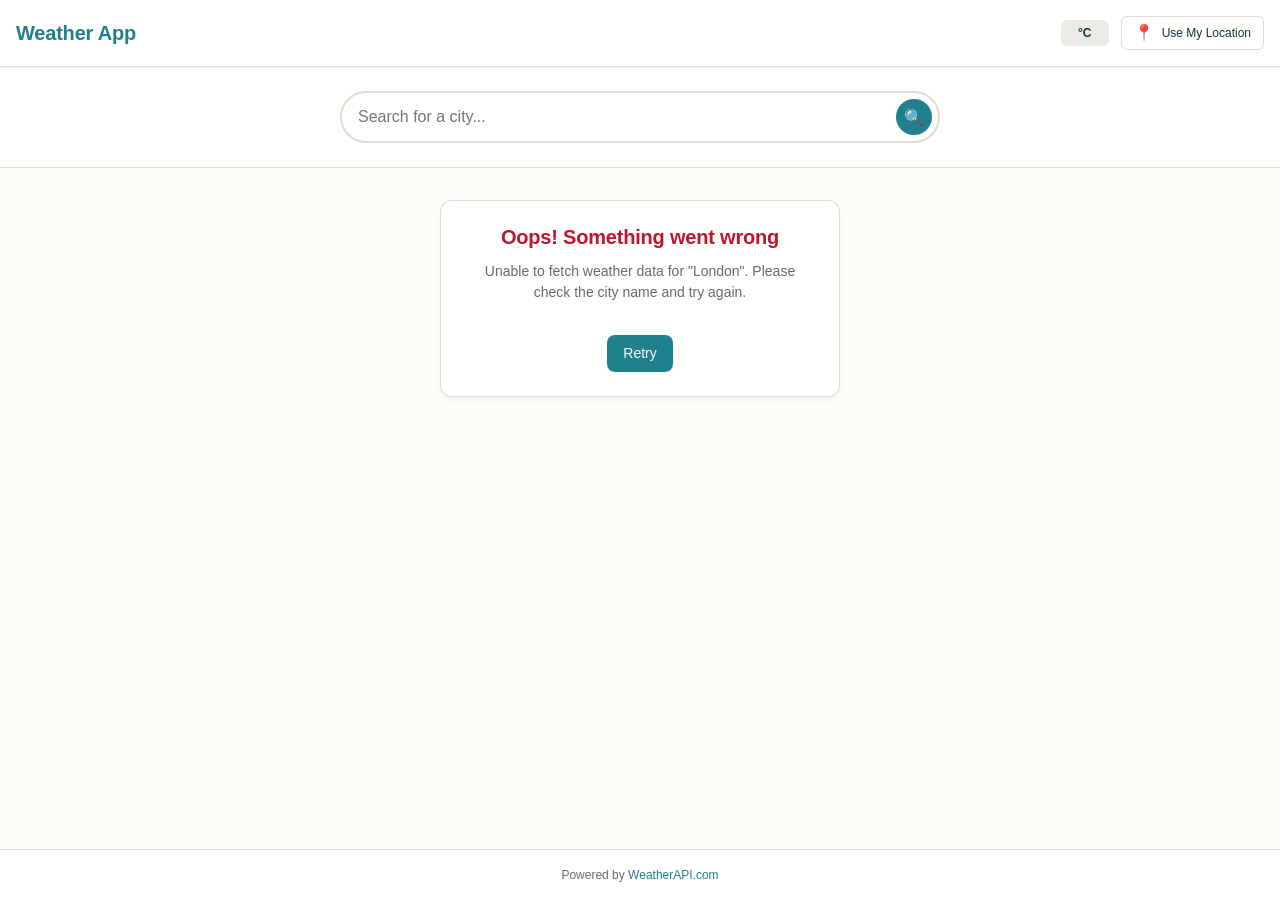
==== index.html @ d52fda12 "Initial commit: React weather app with WeatherAPI integration" ====
<!DOCTYPE html>
<html lang="en">
<head>
    <meta charset="UTF-8">
    <meta name="viewport" content="width=device-width, initial-scale=1.0">
    <title>Weather App</title>
    <link rel="stylesheet" href="style.css">
</head>
<body>
    <div id="app">
        <!-- Header -->
        <header class="app-header">
            <div class="container">
                <h1 class="app-title">Weather App</h1>
                <div class="header-controls">
                    <button class="btn btn--secondary btn--sm unit-toggle" id="unitToggle">°C</button>
                    <button class="btn btn--outline btn--sm location-btn" id="locationBtn">
                        <span class="location-icon">📍</span>
                        Use My Location
                    </button>
                </div>
            </div>
        </header>

        <!-- Search Section -->
        <section class="search-section">
            <div class="container">
                <div class="search-container">
                    <div class="search-wrapper">
                        <input 
                            type="text" 
                            class="form-control search-input" 
                            id="searchInput"
                            placeholder="Search for a city..."
                            autocomplete="off"
                        >
                        <button class="search-btn" id="searchBtn">🔍</button>
                        <div class="suggestions-dropdown hidden" id="suggestionsDropdown">
                            <!-- Autocomplete suggestions will be populated here -->
                        </div>
                    </div>
                </div>
                
                <!-- Recent Searches -->
                <div class="recent-searches hidden" id="recentSearches">
                    <h3>Recent Searches</h3>
                    <div class="recent-cities" id="recentCities">
                        <!-- Recent cities will be populated here -->
                    </div>
                </div>
            </div>
        </section>

        <!-- Loading Spinner -->
        <div class="loading-spinner hidden" id="loadingSpinner">
            <div class="spinner"></div>
            <p>Loading weather data...</p>
        </div>

        <!-- Error Message -->
        <div class="error-message hidden" id="errorMessage">
            <div class="error-content">
                <h3>Oops! Something went wrong</h3>
                <p id="errorText">Unable to fetch weather data. Please try again.</p>
                <button class="btn btn--primary retry-btn" id="retryBtn">Retry</button>
            </div>
        </div>

        <!-- Weather Content -->
        <main class="weather-content" id="weatherContent">
            <div class="container">
                <!-- Current Weather Card -->
                <div class="weather-card current-weather" id="currentWeatherCard">
                    <div class="weather-card__header">
                        <div class="location-info">
                            <h2 class="city-name" id="cityName">London</h2>
                            <p class="location-details" id="locationDetails">United Kingdom</p>
                            <p class="local-time" id="localTime">Monday, 3:00 PM</p>
                        </div>
                    </div>
                    
                    <div class="weather-card__body">
                        <div class="current-temp-section">
                            <div class="temp-display">
                                <span class="current-temp" id="currentTemp">5°</span>
                                <div class="condition-info">
                                    <span class="weather-icon" id="weatherIcon">⛅</span>
                                    <span class="weather-condition" id="weatherCondition">Partly Cloudy</span>
                                </div>
                            </div>
                            <div class="feels-like">
                                <span>Feels like <span id="feelsLike">2°C</span></span>
                            </div>
                        </div>
                        
                        <div class="weather-details">
                            <div class="detail-grid">
                                <div class="detail-item">
                                    <span class="detail-label">Humidity</span>
                                    <span class="detail-value" id="humidity">72%</span>
                                </div>
                                <div class="detail-item">
                                    <span class="detail-label">Wind</span>
                                    <span class="detail-value" id="windSpeed">15 km/h</span>
                                </div>
                                <div class="detail-item">
                                    <span class="detail-label">Pressure</span>
                                    <span class="detail-value" id="pressure">1015 mb</span>
                                </div>
                                <div class="detail-item">
                                    <span class="detail-label">Visibility</span>
                                    <span class="detail-value" id="visibility">10 km</span>
                                </div>
                                <div class="detail-item">
                                    <span class="detail-label">UV Index</span>
                                    <span class="detail-value" id="uvIndex">1</span>
                                </div>
                                <div class="detail-item">
                                    <span class="detail-label">Air Quality</span>
                                    <span class="detail-value air-quality" id="airQuality">Good</span>
                                </div>
                            </div>
                        </div>
                    </div>
                </div>

                <!-- Tomorrow's Forecast Card -->
                <div class="weather-card forecast-weather" id="forecastCard">
                    <div class="weather-card__header">
                        <h3>Tomorrow's Forecast</h3>
                        <p class="forecast-date" id="forecastDate">Tuesday, Aug 12</p>
                    </div>
                    
                    <div class="weather-card__body">
                        <div class="forecast-content">
                            <div class="forecast-temp-section">
                                <div class="forecast-temps">
                                    <div class="temp-range">
                                        <span class="temp-high" id="tempHigh">8°</span>
                                        <span class="temp-low" id="tempLow">2°</span>
                                    </div>
                                    <div class="forecast-condition">
                                        <span class="forecast-icon" id="forecastIcon">🌧️</span>
                                        <span class="forecast-text" id="forecastCondition">Light Rain</span>
                                    </div>
                                </div>
                                <div class="precipitation">
                                    <span>Chance of rain: <span id="chanceOfRain">60%</span></span>
                                </div>
                            </div>
                            
                            <div class="forecast-details">
                                <div class="detail-grid">
                                    <div class="detail-item">
                                        <span class="detail-label">Sunrise</span>
                                        <span class="detail-value" id="sunrise">6:30 AM</span>
                                    </div>
                                    <div class="detail-item">
                                        <span class="detail-label">Sunset</span>
                                        <span class="detail-value" id="sunset">8:15 PM</span>
                                    </div>
                                    <div class="detail-item">
                                        <span class="detail-label">Max Wind</span>
                                        <span class="detail-value" id="maxWind">18 km/h</span>
                                    </div>
                                    <div class="detail-item">
                                        <span class="detail-label">Avg Humidity</span>
                                        <span class="detail-value" id="avgHumidity">68%</span>
                                    </div>
                                </div>
                            </div>
                        </div>
                    </div>
                </div>

                <!-- Weather Alerts -->
                <div class="weather-alerts hidden" id="weatherAlerts">
                    <div class="alert-card">
                        <div class="alert-header">
                            <span class="alert-icon">⚠️</span>
                            <h4>Weather Alert</h4>
                        </div>
                        <div class="alert-content" id="alertContent">
                            <!-- Alert content will be populated here -->
                        </div>
                    </div>
                </div>
            </div>
        </main>

        <!-- Footer -->
        <footer class="app-footer">
            <div class="container">
                <p>Powered by <a href="https://weatherapi.com" target="_blank" rel="noopener">WeatherAPI.com</a></p>
            </div>
        </footer>
    </div>

    <script src="app.js"></script>
</body>
</html>
---- style.css ----
:root {
  /* Primitive Color Tokens */
  --color-white: rgba(255, 255, 255, 1);
  --color-black: rgba(0, 0, 0, 1);
  --color-cream-50: rgba(252, 252, 249, 1);
  --color-cream-100: rgba(255, 255, 253, 1);
  --color-gray-200: rgba(245, 245, 245, 1);
  --color-gray-300: rgba(167, 169, 169, 1);
  --color-gray-400: rgba(119, 124, 124, 1);
  --color-slate-500: rgba(98, 108, 113, 1);
  --color-brown-600: rgba(94, 82, 64, 1);
  --color-charcoal-700: rgba(31, 33, 33, 1);
  --color-charcoal-800: rgba(38, 40, 40, 1);
  --color-slate-900: rgba(19, 52, 59, 1);
  --color-teal-300: rgba(50, 184, 198, 1);
  --color-teal-400: rgba(45, 166, 178, 1);
  --color-teal-500: rgba(33, 128, 141, 1);
  --color-teal-600: rgba(29, 116, 128, 1);
  --color-teal-700: rgba(26, 104, 115, 1);
  --color-teal-800: rgba(41, 150, 161, 1);
  --color-red-400: rgba(255, 84, 89, 1);
  --color-red-500: rgba(192, 21, 47, 1);
  --color-orange-400: rgba(230, 129, 97, 1);
  --color-orange-500: rgba(168, 75, 47, 1);

  /* RGB versions for opacity control */
  --color-brown-600-rgb: 94, 82, 64;
  --color-teal-500-rgb: 33, 128, 141;
  --color-slate-900-rgb: 19, 52, 59;
  --color-slate-500-rgb: 98, 108, 113;
  --color-red-500-rgb: 192, 21, 47;
  --color-red-400-rgb: 255, 84, 89;
  --color-orange-500-rgb: 168, 75, 47;
  --color-orange-400-rgb: 230, 129, 97;

  /* Background color tokens (Light Mode) */
  --color-bg-1: rgba(59, 130, 246, 0.08); /* Light blue */
  --color-bg-2: rgba(245, 158, 11, 0.08); /* Light yellow */
  --color-bg-3: rgba(34, 197, 94, 0.08); /* Light green */
  --color-bg-4: rgba(239, 68, 68, 0.08); /* Light red */
  --color-bg-5: rgba(147, 51, 234, 0.08); /* Light purple */
  --color-bg-6: rgba(249, 115, 22, 0.08); /* Light orange */
  --color-bg-7: rgba(236, 72, 153, 0.08); /* Light pink */
  --color-bg-8: rgba(6, 182, 212, 0.08); /* Light cyan */

  /* Semantic Color Tokens (Light Mode) */
  --color-background: var(--color-cream-50);
  --color-surface: var(--color-cream-100);
  --color-text: var(--color-slate-900);
  --color-text-secondary: var(--color-slate-500);
  --color-primary: var(--color-teal-500);
  --color-primary-hover: var(--color-teal-600);
  --color-primary-active: var(--color-teal-700);
  --color-secondary: rgba(var(--color-brown-600-rgb), 0.12);
  --color-secondary-hover: rgba(var(--color-brown-600-rgb), 0.2);
  --color-secondary-active: rgba(var(--color-brown-600-rgb), 0.25);
  --color-border: rgba(var(--color-brown-600-rgb), 0.2);
  --color-btn-primary-text: var(--color-cream-50);
  --color-card-border: rgba(var(--color-brown-600-rgb), 0.12);
  --color-card-border-inner: rgba(var(--color-brown-600-rgb), 0.12);
  --color-error: var(--color-red-500);
  --color-success: var(--color-teal-500);
  --color-warning: var(--color-orange-500);
  --color-info: var(--color-slate-500);
  --color-focus-ring: rgba(var(--color-teal-500-rgb), 0.4);
  --color-select-caret: rgba(var(--color-slate-900-rgb), 0.8);

  /* Common style patterns */
  --focus-ring: 0 0 0 3px var(--color-focus-ring);
  --focus-outline: 2px solid var(--color-primary);
  --status-bg-opacity: 0.15;
  --status-border-opacity: 0.25;
  --select-caret-light: url("data:image/svg+xml,%3Csvg xmlns='http://www.w3.org/2000/svg' width='16' height='16' viewBox='0 0 24 24' fill='none' stroke='%23134252' stroke-width='2' stroke-linecap='round' stroke-linejoin='round'%3E%3Cpolyline points='6 9 12 15 18 9'%3E%3C/polyline%3E%3C/svg%3E");
  --select-caret-dark: url("data:image/svg+xml,%3Csvg xmlns='http://www.w3.org/2000/svg' width='16' height='16' viewBox='0 0 24 24' fill='none' stroke='%23f5f5f5' stroke-width='2' stroke-linecap='round' stroke-linejoin='round'%3E%3Cpolyline points='6 9 12 15 18 9'%3E%3C/polyline%3E%3C/svg%3E");

  /* RGB versions for opacity control */
  --color-success-rgb: 33, 128, 141;
  --color-error-rgb: 192, 21, 47;
  --color-warning-rgb: 168, 75, 47;
  --color-info-rgb: 98, 108, 113;

  /* Typography */
  --font-family-base: "FKGroteskNeue", "Geist", "Inter", -apple-system,
    BlinkMacSystemFont, "Segoe UI", Roboto, sans-serif;
  --font-family-mono: "Berkeley Mono", ui-monospace, SFMono-Regular, Menlo,
    Monaco, Consolas, monospace;
  --font-size-xs: 11px;
  --font-size-sm: 12px;
  --font-size-base: 14px;
  --font-size-md: 14px;
  --font-size-lg: 16px;
  --font-size-xl: 18px;
  --font-size-2xl: 20px;
  --font-size-3xl: 24px;
  --font-size-4xl: 30px;
  --font-weight-normal: 400;
  --font-weight-medium: 500;
  --font-weight-semibold: 550;
  --font-weight-bold: 600;
  --line-height-tight: 1.2;
  --line-height-normal: 1.5;
  --letter-spacing-tight: -0.01em;

  /* Spacing */
  --space-0: 0;
  --space-1: 1px;
  --space-2: 2px;
  --space-4: 4px;
  --space-6: 6px;
  --space-8: 8px;
  --space-10: 10px;
  --space-12: 12px;
  --space-16: 16px;
  --space-20: 20px;
  --space-24: 24px;
  --space-32: 32px;

  /* Border Radius */
  --radius-sm: 6px;
  --radius-base: 8px;
  --radius-md: 10px;
  --radius-lg: 12px;
  --radius-full: 9999px;

  /* Shadows */
  --shadow-xs: 0 1px 2px rgba(0, 0, 0, 0.02);
  --shadow-sm: 0 1px 3px rgba(0, 0, 0, 0.04), 0 1px 2px rgba(0, 0, 0, 0.02);
  --shadow-md: 0 4px 6px -1px rgba(0, 0, 0, 0.04),
    0 2px 4px -1px rgba(0, 0, 0, 0.02);
  --shadow-lg: 0 10px 15px -3px rgba(0, 0, 0, 0.04),
    0 4px 6px -2px rgba(0, 0, 0, 0.02);
  --shadow-inset-sm: inset 0 1px 0 rgba(255, 255, 255, 0.15),
    inset 0 -1px 0 rgba(0, 0, 0, 0.03);

  /* Animation */
  --duration-fast: 150ms;
  --duration-normal: 250ms;
  --ease-standard: cubic-bezier(0.16, 1, 0.3, 1);

  /* Layout */
  --container-sm: 640px;
  --container-md: 768px;
  --container-lg: 1024px;
  --container-xl: 1280px;
}

/* Dark mode colors */
@media (prefers-color-scheme: dark) {
  :root {
    /* RGB versions for opacity control (Dark Mode) */
    --color-gray-400-rgb: 119, 124, 124;
    --color-teal-300-rgb: 50, 184, 198;
    --color-gray-300-rgb: 167, 169, 169;
    --color-gray-200-rgb: 245, 245, 245;

    /* Background color tokens (Dark Mode) */
    --color-bg-1: rgba(29, 78, 216, 0.15); /* Dark blue */
    --color-bg-2: rgba(180, 83, 9, 0.15); /* Dark yellow */
    --color-bg-3: rgba(21, 128, 61, 0.15); /* Dark green */
    --color-bg-4: rgba(185, 28, 28, 0.15); /* Dark red */
    --color-bg-5: rgba(107, 33, 168, 0.15); /* Dark purple */
    --color-bg-6: rgba(194, 65, 12, 0.15); /* Dark orange */
    --color-bg-7: rgba(190, 24, 93, 0.15); /* Dark pink */
    --color-bg-8: rgba(8, 145, 178, 0.15); /* Dark cyan */
    
    /* Semantic Color Tokens (Dark Mode) */
    --color-background: var(--color-charcoal-700);
    --color-surface: var(--color-charcoal-800);
    --color-text: var(--color-gray-200);
    --color-text-secondary: rgba(var(--color-gray-300-rgb), 0.7);
    --color-primary: var(--color-teal-300);
    --color-primary-hover: var(--color-teal-400);
    --color-primary-active: var(--color-teal-800);
    --color-secondary: rgba(var(--color-gray-400-rgb), 0.15);
    --color-secondary-hover: rgba(var(--color-gray-400-rgb), 0.25);
    --color-secondary-active: rgba(var(--color-gray-400-rgb), 0.3);
    --color-border: rgba(var(--color-gray-400-rgb), 0.3);
    --color-error: var(--color-red-400);
    --color-success: var(--color-teal-300);
    --color-warning: var(--color-orange-400);
    --color-info: var(--color-gray-300);
    --color-focus-ring: rgba(var(--color-teal-300-rgb), 0.4);
    --color-btn-primary-text: var(--color-slate-900);
    --color-card-border: rgba(var(--color-gray-400-rgb), 0.2);
    --color-card-border-inner: rgba(var(--color-gray-400-rgb), 0.15);
    --shadow-inset-sm: inset 0 1px 0 rgba(255, 255, 255, 0.1),
      inset 0 -1px 0 rgba(0, 0, 0, 0.15);
    --button-border-secondary: rgba(var(--color-gray-400-rgb), 0.2);
    --color-border-secondary: rgba(var(--color-gray-400-rgb), 0.2);
    --color-select-caret: rgba(var(--color-gray-200-rgb), 0.8);

    /* Common style patterns - updated for dark mode */
    --focus-ring: 0 0 0 3px var(--color-focus-ring);
    --focus-outline: 2px solid var(--color-primary);
    --status-bg-opacity: 0.15;
    --status-border-opacity: 0.25;
    --select-caret-light: url("data:image/svg+xml,%3Csvg xmlns='http://www.w3.org/2000/svg' width='16' height='16' viewBox='0 0 24 24' fill='none' stroke='%23134252' stroke-width='2' stroke-linecap='round' stroke-linejoin='round'%3E%3Cpolyline points='6 9 12 15 18 9'%3E%3C/polyline%3E%3C/svg%3E");
    --select-caret-dark: url("data:image/svg+xml,%3Csvg xmlns='http://www.w3.org/2000/svg' width='16' height='16' viewBox='0 0 24 24' fill='none' stroke='%23f5f5f5' stroke-width='2' stroke-linecap='round' stroke-linejoin='round'%3E%3Cpolyline points='6 9 12 15 18 9'%3E%3C/polyline%3E%3C/svg%3E");

    /* RGB versions for dark mode */
    --color-success-rgb: var(--color-teal-300-rgb);
    --color-error-rgb: var(--color-red-400-rgb);
    --color-warning-rgb: var(--color-orange-400-rgb);
    --color-info-rgb: var(--color-gray-300-rgb);
  }
}

/* Data attribute for manual theme switching */
[data-color-scheme="dark"] {
  /* RGB versions for opacity control (dark mode) */
  --color-gray-400-rgb: 119, 124, 124;
  --color-teal-300-rgb: 50, 184, 198;
  --color-gray-300-rgb: 167, 169, 169;
  --color-gray-200-rgb: 245, 245, 245;

  /* Colorful background palette - Dark Mode */
  --color-bg-1: rgba(29, 78, 216, 0.15); /* Dark blue */
  --color-bg-2: rgba(180, 83, 9, 0.15); /* Dark yellow */
  --color-bg-3: rgba(21, 128, 61, 0.15); /* Dark green */
  --color-bg-4: rgba(185, 28, 28, 0.15); /* Dark red */
  --color-bg-5: rgba(107, 33, 168, 0.15); /* Dark purple */
  --color-bg-6: rgba(194, 65, 12, 0.15); /* Dark orange */
  --color-bg-7: rgba(190, 24, 93, 0.15); /* Dark pink */
  --color-bg-8: rgba(8, 145, 178, 0.15); /* Dark cyan */
  
  /* Semantic Color Tokens (Dark Mode) */
  --color-background: var(--color-charcoal-700);
  --color-surface: var(--color-charcoal-800);
  --color-text: var(--color-gray-200);
  --color-text-secondary: rgba(var(--color-gray-300-rgb), 0.7);
  --color-primary: var(--color-teal-300);
  --color-primary-hover: var(--color-teal-400);
  --color-primary-active: var(--color-teal-800);
  --color-secondary: rgba(var(--color-gray-400-rgb), 0.15);
  --color-secondary-hover: rgba(var(--color-gray-400-rgb), 0.25);
  --color-secondary-active: rgba(var(--color-gray-400-rgb), 0.3);
  --color-border: rgba(var(--color-gray-400-rgb), 0.3);
  --color-error: var(--color-red-400);
  --color-success: var(--color-teal-300);
  --color-warning: var(--color-orange-400);
  --color-info: var(--color-gray-300);
  --color-focus-ring: rgba(var(--color-teal-300-rgb), 0.4);
  --color-btn-primary-text: var(--color-slate-900);
  --color-card-border: rgba(var(--color-gray-400-rgb), 0.15);
  --color-card-border-inner: rgba(var(--color-gray-400-rgb), 0.15);
  --shadow-inset-sm: inset 0 1px 0 rgba(255, 255, 255, 0.1),
    inset 0 -1px 0 rgba(0, 0, 0, 0.15);
  --color-border-secondary: rgba(var(--color-gray-400-rgb), 0.2);
  --color-select-caret: rgba(var(--color-gray-200-rgb), 0.8);

  /* Common style patterns - updated for dark mode */
  --focus-ring: 0 0 0 3px var(--color-focus-ring);
  --focus-outline: 2px solid var(--color-primary);
  --status-bg-opacity: 0.15;
  --status-border-opacity: 0.25;
  --select-caret-light: url("data:image/svg+xml,%3Csvg xmlns='http://www.w3.org/2000/svg' width='16' height='16' viewBox='0 0 24 24' fill='none' stroke='%23134252' stroke-width='2' stroke-linecap='round' stroke-linejoin='round'%3E%3Cpolyline points='6 9 12 15 18 9'%3E%3C/polyline%3E%3C/svg%3E");
  --select-caret-dark: url("data:image/svg+xml,%3Csvg xmlns='http://www.w3.org/2000/svg' width='16' height='16' viewBox='0 0 24 24' fill='none' stroke='%23f5f5f5' stroke-width='2' stroke-linecap='round' stroke-linejoin='round'%3E%3Cpolyline points='6 9 12 15 18 9'%3E%3C/polyline%3E%3C/svg%3E");

  /* RGB versions for dark mode */
  --color-success-rgb: var(--color-teal-300-rgb);
  --color-error-rgb: var(--color-red-400-rgb);
  --color-warning-rgb: var(--color-orange-400-rgb);
  --color-info-rgb: var(--color-gray-300-rgb);
}

[data-color-scheme="light"] {
  /* RGB versions for opacity control (light mode) */
  --color-brown-600-rgb: 94, 82, 64;
  --color-teal-500-rgb: 33, 128, 141;
  --color-slate-900-rgb: 19, 52, 59;
  
  /* Semantic Color Tokens (Light Mode) */
  --color-background: var(--color-cream-50);
  --color-surface: var(--color-cream-100);
  --color-text: var(--color-slate-900);
  --color-text-secondary: var(--color-slate-500);
  --color-primary: var(--color-teal-500);
  --color-primary-hover: var(--color-teal-600);
  --color-primary-active: var(--color-teal-700);
  --color-secondary: rgba(var(--color-brown-600-rgb), 0.12);
  --color-secondary-hover: rgba(var(--color-brown-600-rgb), 0.2);
  --color-secondary-active: rgba(var(--color-brown-600-rgb), 0.25);
  --color-border: rgba(var(--color-brown-600-rgb), 0.2);
  --color-btn-primary-text: var(--color-cream-50);
  --color-card-border: rgba(var(--color-brown-600-rgb), 0.12);
  --color-card-border-inner: rgba(var(--color-brown-600-rgb), 0.12);
  --color-error: var(--color-red-500);
  --color-success: var(--color-teal-500);
  --color-warning: var(--color-orange-500);
  --color-info: var(--color-slate-500);
  --color-focus-ring: rgba(var(--color-teal-500-rgb), 0.4);

  /* RGB versions for light mode */
  --color-success-rgb: var(--color-teal-500-rgb);
  --color-error-rgb: var(--color-red-500-rgb);
  --color-warning-rgb: var(--color-orange-500-rgb);
  --color-info-rgb: var(--color-slate-500-rgb);
}

/* Base styles */
html {
  font-size: var(--font-size-base);
  font-family: var(--font-family-base);
  line-height: var(--line-height-normal);
  color: var(--color-text);
  background-color: var(--color-background);
  -webkit-font-smoothing: antialiased;
  box-sizing: border-box;
}

body {
  margin: 0;
  padding: 0;
}

*,
*::before,
*::after {
  box-sizing: inherit;
}

/* Typography */
h1,
h2,
h3,
h4,
h5,
h6 {
  margin: 0;
  font-weight: var(--font-weight-semibold);
  line-height: var(--line-height-tight);
  color: var(--color-text);
  letter-spacing: var(--letter-spacing-tight);
}

h1 {
  font-size: var(--font-size-4xl);
}
h2 {
  font-size: var(--font-size-3xl);
}
h3 {
  font-size: var(--font-size-2xl);
}
h4 {
  font-size: var(--font-size-xl);
}
h5 {
  font-size: var(--font-size-lg);
}
h6 {
  font-size: var(--font-size-md);
}

p {
  margin: 0 0 var(--space-16) 0;
}

a {
  color: var(--color-primary);
  text-decoration: none;
  transition: color var(--duration-fast) var(--ease-standard);
}

a:hover {
  color: var(--color-primary-hover);
}

code,
pre {
  font-family: var(--font-family-mono);
  font-size: calc(var(--font-size-base) * 0.95);
  background-color: var(--color-secondary);
  border-radius: var(--radius-sm);
}

code {
  padding: var(--space-1) var(--space-4);
}

pre {
  padding: var(--space-16);
  margin: var(--space-16) 0;
  overflow: auto;
  border: 1px solid var(--color-border);
}

pre code {
  background: none;
  padding: 0;
}

/* Buttons */
.btn {
  display: inline-flex;
  align-items: center;
  justify-content: center;
  padding: var(--space-8) var(--space-16);
  border-radius: var(--radius-base);
  font-size: var(--font-size-base);
  font-weight: 500;
  line-height: 1.5;
  cursor: pointer;
  transition: all var(--duration-normal) var(--ease-standard);
  border: none;
  text-decoration: none;
  position: relative;
}

.btn:focus-visible {
  outline: none;
  box-shadow: var(--focus-ring);
}

.btn--primary {
  background: var(--color-primary);
  color: var(--color-btn-primary-text);
}

.btn--primary:hover {
  background: var(--color-primary-hover);
}

.btn--primary:active {
  background: var(--color-primary-active);
}

.btn--secondary {
  background: var(--color-secondary);
  color: var(--color-text);
}

.btn--secondary:hover {
  background: var(--color-secondary-hover);
}

.btn--secondary:active {
  background: var(--color-secondary-active);
}

.btn--outline {
  background: transparent;
  border: 1px solid var(--color-border);
  color: var(--color-text);
}

.btn--outline:hover {
  background: var(--color-secondary);
}

.btn--sm {
  padding: var(--space-4) var(--space-12);
  font-size: var(--font-size-sm);
  border-radius: var(--radius-sm);
}

.btn--lg {
  padding: var(--space-10) var(--space-20);
  font-size: var(--font-size-lg);
  border-radius: var(--radius-md);
}

.btn--full-width {
  width: 100%;
}

.btn:disabled {
  opacity: 0.5;
  cursor: not-allowed;
}

/* Form elements */
.form-control {
  display: block;
  width: 100%;
  padding: var(--space-8) var(--space-12);
  font-size: var(--font-size-md);
  line-height: 1.5;
  color: var(--color-text);
  background-color: var(--color-surface);
  border: 1px solid var(--color-border);
  border-radius: var(--radius-base);
  transition: border-color var(--duration-fast) var(--ease-standard),
    box-shadow var(--duration-fast) var(--ease-standard);
}

textarea.form-control {
  font-family: var(--font-family-base);
  font-size: var(--font-size-base);
}

select.form-control {
  padding: var(--space-8) var(--space-12);
  -webkit-appearance: none;
  -moz-appearance: none;
  appearance: none;
  background-image: var(--select-caret-light);
  background-repeat: no-repeat;
  background-position: right var(--space-12) center;
  background-size: 16px;
  padding-right: var(--space-32);
}

/* Add a dark mode specific caret */
@media (prefers-color-scheme: dark) {
  select.form-control {
    background-image: var(--select-caret-dark);
  }
}

/* Also handle data-color-scheme */
[data-color-scheme="dark"] select.form-control {
  background-image: var(--select-caret-dark);
}

[data-color-scheme="light"] select.form-control {
  background-image: var(--select-caret-light);
}

.form-control:focus {
  border-color: var(--color-primary);
  outline: var(--focus-outline);
}

.form-label {
  display: block;
  margin-bottom: var(--space-8);
  font-weight: var(--font-weight-medium);
  font-size: var(--font-size-sm);
}

.form-group {
  margin-bottom: var(--space-16);
}

/* Card component */
.card {
  background-color: var(--color-surface);
  border-radius: var(--radius-lg);
  border: 1px solid var(--color-card-border);
  box-shadow: var(--shadow-sm);
  overflow: hidden;
  transition: box-shadow var(--duration-normal) var(--ease-standard);
}

.card:hover {
  box-shadow: var(--shadow-md);
}

.card__body {
  padding: var(--space-16);
}

.card__header,
.card__footer {
  padding: var(--space-16);
  border-bottom: 1px solid var(--color-card-border-inner);
}

/* Status indicators - simplified with CSS variables */
.status {
  display: inline-flex;
  align-items: center;
  padding: var(--space-6) var(--space-12);
  border-radius: var(--radius-full);
  font-weight: var(--font-weight-medium);
  font-size: var(--font-size-sm);
}

.status--success {
  background-color: rgba(
    var(--color-success-rgb, 33, 128, 141),
    var(--status-bg-opacity)
  );
  color: var(--color-success);
  border: 1px solid
    rgba(var(--color-success-rgb, 33, 128, 141), var(--status-border-opacity));
}

.status--error {
  background-color: rgba(
    var(--color-error-rgb, 192, 21, 47),
    var(--status-bg-opacity)
  );
  color: var(--color-error);
  border: 1px solid
    rgba(var(--color-error-rgb, 192, 21, 47), var(--status-border-opacity));
}

.status--warning {
  background-color: rgba(
    var(--color-warning-rgb, 168, 75, 47),
    var(--status-bg-opacity)
  );
  color: var(--color-warning);
  border: 1px solid
    rgba(var(--color-warning-rgb, 168, 75, 47), var(--status-border-opacity));
}

.status--info {
  background-color: rgba(
    var(--color-info-rgb, 98, 108, 113),
    var(--status-bg-opacity)
  );
  color: var(--color-info);
  border: 1px solid
    rgba(var(--color-info-rgb, 98, 108, 113), var(--status-border-opacity));
}

/* Container layout */
.container {
  width: 100%;
  margin-right: auto;
  margin-left: auto;
  padding-right: var(--space-16);
  padding-left: var(--space-16);
}

@media (min-width: 640px) {
  .container {
    max-width: var(--container-sm);
  }
}
@media (min-width: 768px) {
  .container {
    max-width: var(--container-md);
  }
}
@media (min-width: 1024px) {
  .container {
    max-width: var(--container-lg);
  }
}
@media (min-width: 1280px) {
  .container {
    max-width: var(--container-xl);
  }
}

/* Utility classes */
.flex {
  display: flex;
}
.flex-col {
  flex-direction: column;
}
.items-center {
  align-items: center;
}
.justify-center {
  justify-content: center;
}
.justify-between {
  justify-content: space-between;
}
.gap-4 {
  gap: var(--space-4);
}
.gap-8 {
  gap: var(--space-8);
}
.gap-16 {
  gap: var(--space-16);
}

.m-0 {
  margin: 0;
}
.mt-8 {
  margin-top: var(--space-8);
}
.mb-8 {
  margin-bottom: var(--space-8);
}
.mx-8 {
  margin-left: var(--space-8);
  margin-right: var(--space-8);
}
.my-8 {
  margin-top: var(--space-8);
  margin-bottom: var(--space-8);
}

.p-0 {
  padding: 0;
}
.py-8 {
  padding-top: var(--space-8);
  padding-bottom: var(--space-8);
}
.px-8 {
  padding-left: var(--space-8);
  padding-right: var(--space-8);
}
.py-16 {
  padding-top: var(--space-16);
  padding-bottom: var(--space-16);
}
.px-16 {
  padding-left: var(--space-16);
  padding-right: var(--space-16);
}

.block {
  display: block;
}
.hidden {
  display: none;
}

/* Accessibility */
.sr-only {
  position: absolute;
  width: 1px;
  height: 1px;
  padding: 0;
  margin: -1px;
  overflow: hidden;
  clip: rect(0, 0, 0, 0);
  white-space: nowrap;
  border-width: 0;
}

:focus-visible {
  outline: var(--focus-outline);
  outline-offset: 2px;
}

/* Dark mode specifics */
[data-color-scheme="dark"] .btn--outline {
  border: 1px solid var(--color-border-secondary);
}

@font-face {
  font-family: 'FKGroteskNeue';
  src: url('https://r2cdn.perplexity.ai/fonts/FKGroteskNeue.woff2')
    format('woff2');
}

/* END PERPLEXITY DESIGN SYSTEM */
/* Weather App Specific Styles */

/* App Layout */
#app {
  min-height: 100vh;
  display: flex;
  flex-direction: column;
  background: var(--color-background);
  transition: all var(--duration-normal) var(--ease-standard);
}

/* Weather Theme Backgrounds */
.weather-theme-sunny {
  background: linear-gradient(135deg, #FFD700 0%, #FFA500 100%);
  color: var(--color-slate-900);
}

.weather-theme-cloudy {
  background: linear-gradient(135deg, var(--color-bg-1) 0%, var(--color-bg-8) 100%);
}

.weather-theme-rainy {
  background: linear-gradient(135deg, var(--color-bg-1) 0%, var(--color-bg-4) 100%);
}

.weather-theme-night {
  background: linear-gradient(135deg, var(--color-slate-900) 0%, var(--color-charcoal-800) 100%);
}

/* Header */
.app-header {
  background: var(--color-surface);
  border-bottom: 1px solid var(--color-border);
  padding: var(--space-16) 0;
  position: sticky;
  top: 0;
  z-index: 100;
  box-shadow: var(--shadow-sm);
}

.app-header .container {
  display: flex;
  justify-content: space-between;
  align-items: center;
  flex-wrap: wrap;
  gap: var(--space-16);
}

.app-title {
  font-size: var(--font-size-2xl);
  font-weight: var(--font-weight-bold);
  color: var(--color-primary);
  margin: 0;
}

.header-controls {
  display: flex;
  align-items: center;
  gap: var(--space-12);
}

.unit-toggle {
  min-width: 48px;
  font-weight: var(--font-weight-semibold);
}

.location-btn {
  display: flex;
  align-items: center;
  gap: var(--space-8);
  white-space: nowrap;
}

.location-icon {
  font-size: var(--font-size-lg);
}

/* Search Section */
.search-section {
  padding: var(--space-24) 0;
  background: var(--color-surface);
  border-bottom: 1px solid var(--color-border);
}

.search-container {
  position: relative;
  max-width: 600px;
  margin: 0 auto;
}

.search-wrapper {
  position: relative;
}

.search-input {
  width: 100%;
  padding: var(--space-12) var(--space-16);
  padding-right: 50px;
  font-size: var(--font-size-lg);
  border-radius: var(--radius-full);
  border: 2px solid var(--color-border);
  transition: all var(--duration-fast) var(--ease-standard);
}

.search-input:focus {
  border-color: var(--color-primary);
  box-shadow: var(--focus-ring);
}

.search-btn {
  position: absolute;
  right: var(--space-8);
  top: 50%;
  transform: translateY(-50%);
  background: var(--color-primary);
  border: none;
  border-radius: 50%;
  width: 36px;
  height: 36px;
  display: flex;
  align-items: center;
  justify-content: center;
  font-size: var(--font-size-lg);
  cursor: pointer;
  transition: all var(--duration-fast) var(--ease-standard);
}

.search-btn:hover {
  background: var(--color-primary-hover);
  transform: translateY(-50%) scale(1.05);
}

/* Suggestions Dropdown */
.suggestions-dropdown {
  position: absolute;
  top: 100%;
  left: 0;
  right: 0;
  background: var(--color-surface);
  border: 1px solid var(--color-border);
  border-radius: var(--radius-md);
  box-shadow: var(--shadow-lg);
  max-height: 200px;
  overflow-y: auto;
  z-index: 50;
  margin-top: var(--space-4);
}

.suggestion-item {
  padding: var(--space-12) var(--space-16);
  cursor: pointer;
  transition: background-color var(--duration-fast) var(--ease-standard);
  border-bottom: 1px solid var(--color-card-border);
}

.suggestion-item:last-child {
  border-bottom: none;
}

.suggestion-item:hover {
  background: var(--color-secondary);
}

.suggestion-item strong {
  color: var(--color-primary);
}

/* Recent Searches */
.recent-searches {
  margin-top: var(--space-24);
  text-align: center;
}

.recent-searches h3 {
  font-size: var(--font-size-lg);
  margin-bottom: var(--space-12);
  color: var(--color-text-secondary);
}

.recent-cities {
  display: flex;
  flex-wrap: wrap;
  justify-content: center;
  gap: var(--space-8);
}

.recent-city {
  background: var(--color-secondary);
  border: 1px solid var(--color-border);
  border-radius: var(--radius-full);
  padding: var(--space-6) var(--space-12);
  cursor: pointer;
  transition: all var(--duration-fast) var(--ease-standard);
  font-size: var(--font-size-sm);
}

.recent-city:hover {
  background: var(--color-primary);
  color: var(--color-btn-primary-text);
}

/* Loading Spinner */
.loading-spinner {
  display: flex;
  flex-direction: column;
  align-items: center;
  justify-content: center;
  padding: var(--space-32);
  color: var(--color-text-secondary);
}

.spinner {
  width: 40px;
  height: 40px;
  border: 4px solid var(--color-border);
  border-top: 4px solid var(--color-primary);
  border-radius: 50%;
  animation: spin 1s linear infinite;
  margin-bottom: var(--space-16);
}

@keyframes spin {
  0% { transform: rotate(0deg); }
  100% { transform: rotate(360deg); }
}

/* Error Message */
.error-message {
  display: flex;
  align-items: center;
  justify-content: center;
  padding: var(--space-32);
}

.error-content {
  text-align: center;
  max-width: 400px;
  background: var(--color-surface);
  padding: var(--space-24);
  border-radius: var(--radius-lg);
  border: 1px solid var(--color-border);
  box-shadow: var(--shadow-md);
}

.error-content h3 {
  color: var(--color-error);
  margin-bottom: var(--space-12);
}

.error-content p {
  color: var(--color-text-secondary);
  margin-bottom: var(--space-20);
}

.retry-btn {
  margin-top: var(--space-12);
}

/* Weather Content */
.weather-content {
  flex: 1;
  padding: var(--space-24) 0;
}

/* Weather Cards */
.weather-card {
  background: var(--color-surface);
  border-radius: var(--radius-lg);
  border: 1px solid var(--color-card-border);
  box-shadow: var(--shadow-md);
  margin-bottom: var(--space-24);
  overflow: hidden;
  transition: all var(--duration-normal) var(--ease-standard);
}

.weather-card:hover {
  transform: translateY(-2px);
  box-shadow: var(--shadow-lg);
}

.weather-card__header {
  background: var(--color-bg-1);
  padding: var(--space-20);
  border-bottom: 1px solid var(--color-card-border);
}

.weather-card__header h2,
.weather-card__header h3 {
  margin: 0;
  color: var(--color-text);
}

.location-info .city-name {
  font-size: var(--font-size-3xl);
  font-weight: var(--font-weight-bold);
  margin-bottom: var(--space-4);
}

.location-details {
  color: var(--color-text-secondary);
  font-size: var(--font-size-md);
  margin: 0;
}

.local-time {
  color: var(--color-text-secondary);
  font-size: var(--font-size-sm);
  margin: var(--space-4) 0 0 0;
}

.forecast-date {
  color: var(--color-text-secondary);
  font-size: var(--font-size-sm);
  margin: var(--space-4) 0 0 0;
}

.weather-card__body {
  padding: var(--space-24);
}

/* Current Weather Display */
.current-temp-section {
  margin-bottom: var(--space-24);
}

.temp-display {
  display: flex;
  align-items: center;
  justify-content: space-between;
  margin-bottom: var(--space-12);
  flex-wrap: wrap;
  gap: var(--space-16);
}

.current-temp {
  font-size: 4rem;
  font-weight: var(--font-weight-bold);
  color: var(--color-primary);
  line-height: 1;
}

.condition-info {
  display: flex;
  flex-direction: column;
  align-items: center;
  text-align: center;
}

.weather-icon {
  font-size: 3rem;
  margin-bottom: var(--space-8);
}

.weather-condition {
  font-size: var(--font-size-lg);
  font-weight: var(--font-weight-medium);
  color: var(--color-text);
}

.feels-like {
  color: var(--color-text-secondary);
  font-size: var(--font-size-md);
}

/* Weather Details Grid */
.weather-details {
  background: var(--color-bg-2);
  border-radius: var(--radius-md);
  padding: var(--space-20);
}

.detail-grid {
  display: grid;
  grid-template-columns: repeat(auto-fit, minmax(140px, 1fr));
  gap: var(--space-16);
}

.detail-item {
  display: flex;
  flex-direction: column;
  align-items: center;
  text-align: center;
}

.detail-label {
  font-size: var(--font-size-sm);
  color: var(--color-text-secondary);
  margin-bottom: var(--space-4);
}

.detail-value {
  font-size: var(--font-size-lg);
  font-weight: var(--font-weight-semibold);
  color: var(--color-text);
}

.air-quality {
  padding: var(--space-4) var(--space-8);
  border-radius: var(--radius-sm);
  font-size: var(--font-size-sm);
}

.air-quality.good {
  background: rgba(var(--color-success-rgb), 0.2);
  color: var(--color-success);
}

.air-quality.moderate {
  background: rgba(var(--color-warning-rgb), 0.2);
  color: var(--color-warning);
}

.air-quality.poor {
  background: rgba(var(--color-error-rgb), 0.2);
  color: var(--color-error);
}

/* Forecast Weather */
.forecast-content {
  display: flex;
  flex-direction: column;
  gap: var(--space-20);
}

.forecast-temp-section {
  margin-bottom: var(--space-16);
}

.forecast-temps {
  display: flex;
  align-items: center;
  justify-content: space-between;
  margin-bottom: var(--space-12);
  flex-wrap: wrap;
  gap: var(--space-16);
}

.temp-range {
  display: flex;
  align-items: center;
  gap: var(--space-12);
}

.temp-high {
  font-size: var(--font-size-3xl);
  font-weight: var(--font-weight-bold);
  color: var(--color-primary);
}

.temp-low {
  font-size: var(--font-size-xl);
  font-weight: var(--font-weight-medium);
  color: var(--color-text-secondary);
}

.forecast-condition {
  display: flex;
  flex-direction: column;
  align-items: center;
  text-align: center;
}

.forecast-icon {
  font-size: 2.5rem;
  margin-bottom: var(--space-8);
}

.forecast-text {
  font-size: var(--font-size-lg);
  font-weight: var(--font-weight-medium);
  color: var(--color-text);
}

.precipitation {
  color: var(--color-text-secondary);
  font-size: var(--font-size-md);
}

.forecast-details {
  background: var(--color-bg-3);
  border-radius: var(--radius-md);
  padding: var(--space-20);
}

/* Weather Alerts */
.weather-alerts {
  margin-bottom: var(--space-24);
}

.alert-card {
  background: rgba(var(--color-warning-rgb), 0.1);
  border: 1px solid rgba(var(--color-warning-rgb), 0.3);
  border-radius: var(--radius-md);
  padding: var(--space-16);
}

.alert-header {
  display: flex;
  align-items: center;
  gap: var(--space-8);
  margin-bottom: var(--space-12);
}

.alert-icon {
  font-size: var(--font-size-xl);
}

.alert-header h4 {
  color: var(--color-warning);
  margin: 0;
}

.alert-content {
  color: var(--color-text);
  font-size: var(--font-size-md);
}

/* Footer */
.app-footer {
  background: var(--color-surface);
  border-top: 1px solid var(--color-border);
  padding: var(--space-16) 0;
  text-align: center;
  margin-top: auto;
}

.app-footer p {
  margin: 0;
  color: var(--color-text-secondary);
  font-size: var(--font-size-sm);
}

.app-footer a {
  color: var(--color-primary);
  font-weight: var(--font-weight-medium);
}

/* Responsive Design */
@media (max-width: 768px) {
  .app-header .container {
    flex-direction: column;
    align-items: stretch;
    gap: var(--space-12);
  }

  .header-controls {
    justify-content: center;
  }

  .location-btn {
    flex: 1;
    justify-content: center;
  }

  .temp-display {
    flex-direction: column;
    text-align: center;
  }

  .current-temp {
    font-size: 3rem;
  }

  .weather-icon {
    font-size: 2.5rem;
  }

  .forecast-temps {
    flex-direction: column;
    text-align: center;
    gap: var(--space-12);
  }

  .detail-grid {
    grid-template-columns: repeat(2, 1fr);
    gap: var(--space-12);
  }

  .search-input {
    font-size: var(--font-size-md);
  }
}

@media (max-width: 480px) {
  .container {
    padding-left: var(--space-12);
    padding-right: var(--space-12);
  }

  .weather-card__body {
    padding: var(--space-16);
  }

  .weather-card__header {
    padding: var(--space-16);
  }

  .current-temp {
    font-size: 2.5rem;
  }

  .weather-icon,
  .forecast-icon {
    font-size: 2rem;
  }

  .detail-grid {
    grid-template-columns: 1fr;
  }

  .app-title {
    font-size: var(--font-size-xl);
    text-align: center;
  }
}

/* Animations and Transitions */
.fade-in {
  animation: fadeIn 0.5s ease-in-out;
}

.slide-up {
  animation: slideUp 0.5s ease-out;
}

@keyframes fadeIn {
  from { opacity: 0; }
  to { opacity: 1; }
}

@keyframes slideUp {
  from {
    opacity: 0;
    transform: translateY(20px);
  }
  to {
    opacity: 1;
    transform: translateY(0);
  }
}

/* Unit toggle animation */
.unit-toggle.switching {
  transform: scale(0.9);
  transition: transform var(--duration-fast) var(--ease-standard);
}

/* Weather card theme transitions */
.weather-card.theme-transition {
  transition: all var(--duration-normal) var(--ease-standard);
}

/* Hidden utility */
.hidden {
  display: none !important;
}

/* Show utility */
.show {
  display: block !important;
}

/* Flex show utility */
.flex-show {
  display: flex !important;
}
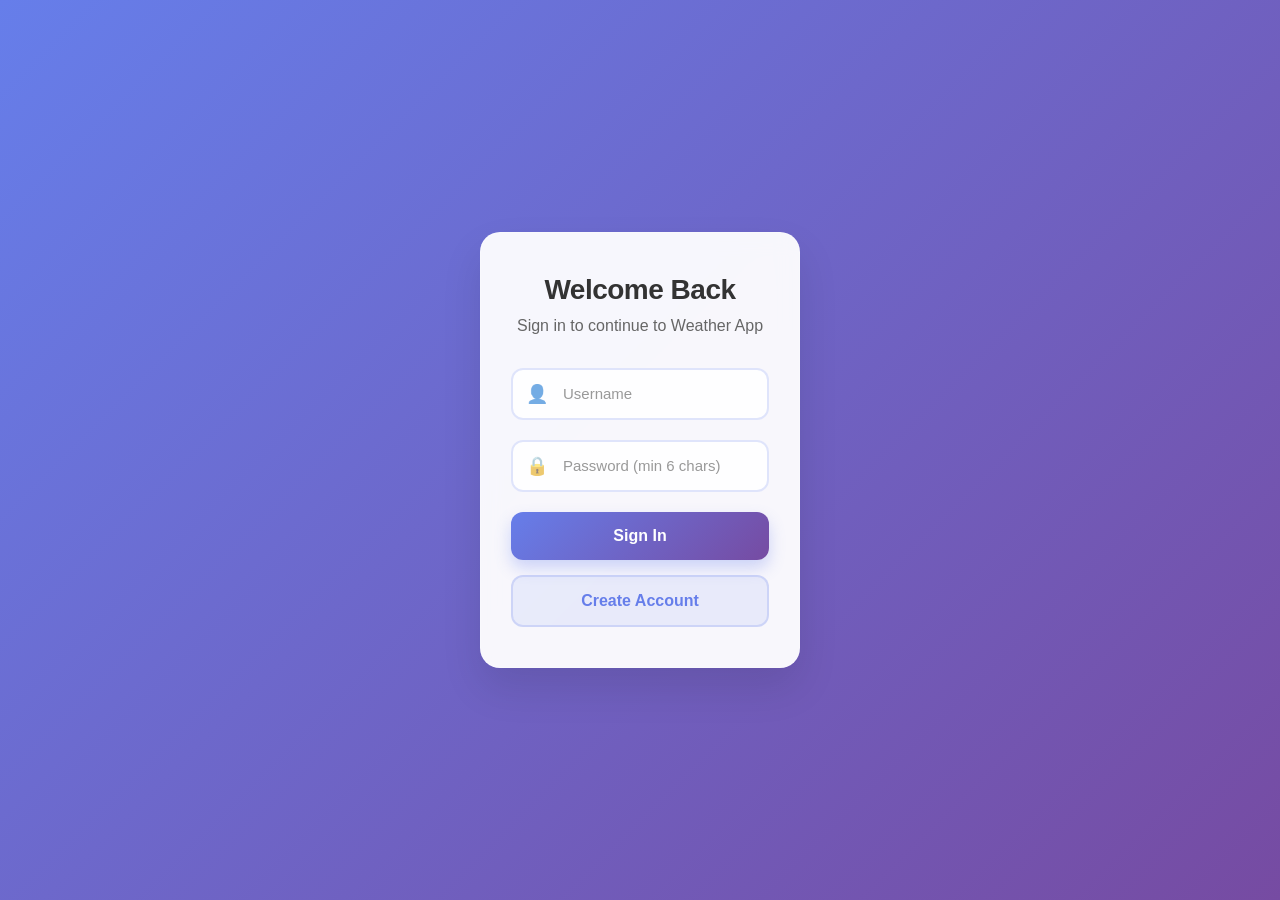
==== commit 63f08651: "index.html" ====
--- a/index.html
+++ b/index.html
@@ -197,5 +197,6 @@
     </div>
 
     <script src="app.js"></script>
+				<script src="auth-check.js"></script>
 </body>
 </html>
